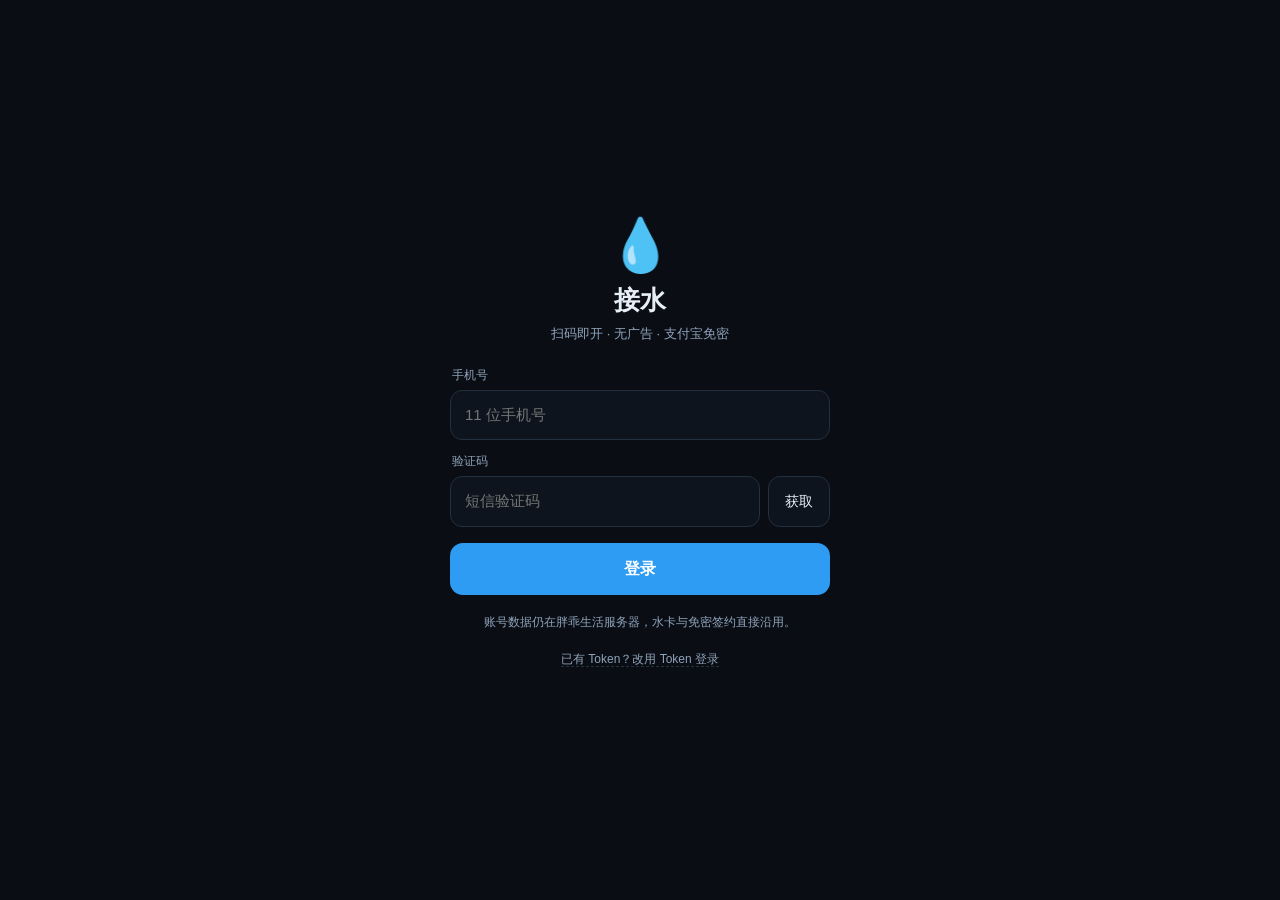
==== web/index.html @ dc8e5a73 "接水：极简饮水机客户端（Android APK + 网页版 PWA）" ====
<!doctype html>
<html lang="zh-CN">
<head>
<meta charset="utf-8" />
<meta name="viewport" content="width=device-width, initial-scale=1, viewport-fit=cover, user-scalable=no" />
<meta name="theme-color" content="#0a0e14" />
<meta name="apple-mobile-web-app-capable" content="yes" />
<meta name="mobile-web-app-capable" content="yes" />
<meta name="apple-mobile-web-app-status-bar-style" content="black-translucent" />
<!-- 安全策略：只允许本站脚本 + 官方接口；禁掉内联脚本与内联样式。
     token 防窃取的三条关键约束：
       script-src 'self'      —— 注入的 <script> / eval 都不执行，XSS 拿不到 token
       style-src 'self'       —— 已把内联样式全部抽成 class，这里留最小集，挡住用 CSS 选择器外泄
       connect-src 只列官方  —— 即使有代码被执行，也没法把 token POST 到别处
     注意这是 meta 版（兜底）：它不支持 frame-ancestors。真正生效的完整策略是
     Cloudflare Pages 的响应头版（见 tools/gen_headers.py 生成的 web/_headers）。 -->
<meta http-equiv="Content-Security-Policy" content="default-src 'none'; script-src 'self'; style-src 'self'; img-src 'self' data: blob:; media-src 'self' blob:; connect-src 'self' https://userapi.qiekj.com; font-src 'self' data:; manifest-src 'self'; worker-src 'self'; object-src 'none'; base-uri 'none'; form-action 'none'; frame-src 'none'; upgrade-insecure-requests" />
<meta name="referrer" content="no-referrer" />
<meta http-equiv="X-Content-Type-Options" content="nosniff" />
<title>接水</title>
<link rel="manifest" href="manifest.webmanifest" />
<link rel="icon" href="icon-192.png" />
<link rel="apple-touch-icon" href="icon-192.png" />
<link rel="stylesheet" href="style.css" />
</head>
<body>

<!-- ============ 启动/登录 ============ -->
<section id="gate" class="gate">
  <div class="gate-inner">
    <div class="logo">💧</div>
    <h1>接水</h1>
    <p class="sub">扫码即开 · 无广告 · 支付宝免密</p>

    <p id="gateMsg" class="gate-msg hidden"></p>

    <div id="tab-phone" class="tab-body">
      <label class="field">
        <span>手机号</span>
        <input id="phone" type="tel" inputmode="numeric" maxlength="11" placeholder="11 位手机号" autocomplete="tel" />
      </label>
      <label class="field">
        <span>验证码</span>
        <div class="row">
          <input id="code" type="tel" inputmode="numeric" maxlength="6" placeholder="短信验证码" />
          <button id="sendCode" class="ghost">获取</button>
        </div>
      </label>
      <button id="doLogin" class="primary">登录</button>
    </div>

    <p class="hint">账号数据仍在胖乖生活服务器，水卡与免密签约直接沿用。</p>
    <p class="hint tiny-adv"><a href="#" id="advToken">已有 Token？改用 Token 登录</a></p>

    <div id="tokenBox" class="hidden">
      <label class="field">
        <span>Token</span>
        <textarea id="tokenInput" rows="3" placeholder="粘贴从原 App 拿到的 token"></textarea>
      </label>
      <button id="useToken" class="ghost wide">使用此 Token</button>
    </div>
  </div>
</section>

<!-- ============ 主界面 ============ -->
<main id="app" class="app hidden">
  <header class="bar">
    <div class="bar-left">
      <span class="dot" id="netDot"></span>
      <strong>接水</strong>
    </div>
    <div class="bar-right">
      <span id="quotaBadge" class="badge hidden"></span>
      <button id="btnSettings" class="icon" aria-label="设置">⚙︎</button>
    </div>
  </header>

  <!-- 扫码区 -->
  <section id="home" class="screen">
    <button id="scanBtn" class="scan-orb">
      <svg viewBox="0 0 24 24" width="52" height="52" fill="none" stroke="currentColor" stroke-width="1.7" stroke-linecap="round">
        <path d="M4 8V6a2 2 0 0 1 2-2h2M16 4h2a2 2 0 0 1 2 2v2M20 16v2a2 2 0 0 1-2 2h-2M8 20H6a2 2 0 0 1-2-2v-2"/>
        <path d="M3 12h18"/>
      </svg>
      <span>扫码接水</span>
    </button>
    <p class="tiny">对准饮水机上的二维码，或手动输入设备号</p>

    <div class="tips">
      <div class="tip"><span class="t-ico">💳</span><div><b>支付宝免密</b><i>接完自动结算，无需扫码付款</i></div></div>
      <div class="tip"><span class="t-ico">🎟️</span><div><b>水卡自动生效</b><i>余额与优惠在云端，无需迁移</i></div></div>
      <div class="tip"><span class="t-ico">🚫</span><div><b>无广告无弹窗</b><i>打开即扫，只做接水这一件事</i></div></div>
    </div>

    <div class="quick">
      <div class="quick-head">
        <span>常用设备</span>
        <button id="btnRefreshDevices" class="link">从账号同步</button>
      </div>
      <div id="deviceList" class="device-list"><div class="empty">暂无记录</div></div>
    </div>
  </section>

  <!-- 设备详情 / 接水控制 -->
  <section id="device" class="screen hidden">
    <div class="card">
      <div class="card-head">
        <div>
          <h2 id="devName">设备</h2>
          <p id="devMeta" class="meta"></p>
        </div>
        <button id="btnCloseDevice" class="icon">&times;</button>
      </div>
      <div id="quotaLine" class="quota-line hidden"></div>
    </div>

    <div class="card center">
      <div id="stateRing" class="ring">
        <div class="ring-inner">
          <div id="stateTitle">准备就绪</div>
          <div id="stateSub" class="tiny">点击下方按钮开始接水</div>
        </div>
      </div>
      <div id="flowLine" class="flow hidden">
        <span>已接</span><b id="flowAmount">—</b>
      </div>
      <button id="actionBtn" class="primary big">开始接水</button>
      <p id="actionHint" class="tiny"></p>
    </div>
  </section>

  <!-- 结果 -->
  <section id="result" class="screen hidden">
    <div class="card center">
      <div class="ok">✓</div>
      <h2>接水完成</h2>
      <p id="resultMsg" class="meta"></p>
      <div id="resultRows" class="kv"></div>
      <button id="btnDone" class="primary">完成</button>
    </div>
  </section>
</main>

<!-- ============ 扫码覆盖层 ============ -->
<div id="scanner" class="scanner hidden">
  <video id="video" playsinline muted></video>
  <div class="scan-frame"><i></i><i></i><i></i><i></i></div>
  <div class="scanner-top">
    <button id="btnScannerClose" class="icon light">&times;</button>
    <span>把二维码放进框内</span>
    <button id="btnTorch" class="icon light">☀︎</button>
  </div>
  <div class="scanner-bottom">
    <button id="btnManual" class="ghost light">手动输入设备号</button>
  </div>
</div>

<!-- ============ 设置 ============ -->
<div id="settings" class="sheet hidden">
  <div class="sheet-inner">
    <h3>设置</h3>
    <div class="kv">
      <div><span>账号</span><b id="setPhone">—</b></div>
      <div><span>Token</span><b id="setToken">—</b></div>
    </div>
    <button id="btnShowToken" class="ghost wide">查看并复制完整 Token</button>
    <div id="tokenFullBox" class="hidden">
      <p class="tiny">整段复制下面这串即可，在另一台设备的登录页「已有 Token？」里粘贴就能直接登录。不要在公共电脑上开着这个框。</p>
      <textarea id="tokenFull" rows="3" readonly></textarea>
      <div class="row-2">
        <button id="btnCopyToken" class="ghost">复制</button>
        <button id="btnHideToken" class="ghost">收起</button>
      </div>
    </div>
    <label class="check">
      <input type="checkbox" id="remember" />
      <span>记住登录（本机会保存，公用设备请勿勾选）</span>
    </label>
    <label class="field">
      <span>支付方式</span>
      <select id="payTypeSel">
        <option value="15">支付宝免密（推荐）</option>
        <option value="">默认（由服务端决定）</option>
      </select>
    </label>
    <label class="check">
      <input type="checkbox" id="autoStart" />
      <span>进入首页后自动打开扫码</span>
    </label>
    <button id="btnLogout" class="danger">退出登录</button>
    <button id="btnCloseSettings" class="ghost">关闭</button>
    <p class="tiny">接口：userapi.qiekj.com · 非官方客户端，仅个人使用</p>
  </div>
</div>

<!-- ============ 手动输入 ============ -->
<div id="manual" class="sheet hidden">
  <div class="sheet-inner">
    <h3>输入设备号</h3>
    <label class="field">
      <span>二维码内容 / 设备编号</span>
      <textarea id="manualInput" rows="3" placeholder="扫描结果文本，或饮水机上的编号"></textarea>
    </label>
    <button id="btnManualOk" class="primary">确定</button>
    <button id="btnManualCancel" class="ghost">取消</button>
  </div>
</div>

<div id="toast" class="toast hidden"></div>

<script src="jsQR.js"></script>
<script src="app.js"></script>
</body>
</html>
---- web/style.css ----
:root{
  --bg:#0a0e14;
  --bg2:#111823;
  --card:#151d2a;
  --line:#22303f;
  --fg:#e8eef7;
  --fg2:#8fa3ba;
  --accent:#2f9cf4;
  --accent2:#1f7fd4;
  --ok:#2ecc8f;
  --warn:#f5a623;
  --err:#ff5d5d;
  --safe-b:env(safe-area-inset-bottom,0px);
  --safe-t:env(safe-area-inset-top,0px);
}
*{box-sizing:border-box;-webkit-tap-highlight-color:transparent}
html,body{height:100%}
body{
  margin:0;background:var(--bg);color:var(--fg);
  font:15px/1.5 -apple-system,BlinkMacSystemFont,"Segoe UI","PingFang SC","Microsoft YaHei",sans-serif;
  overscroll-behavior:none;
  -webkit-font-smoothing:antialiased;
  overflow-x:hidden;
}
.hidden{display:none!important}
button{font:inherit;color:inherit;border:0;background:none;cursor:pointer}
input,textarea,select{
  font:inherit;color:var(--fg);background:#0d141d;border:1px solid var(--line);
  border-radius:12px;padding:13px 14px;width:100%;outline:none;
}
input:focus,textarea:focus,select:focus{border-color:var(--accent)}
textarea{resize:none}
h1,h2,h3{margin:0;font-weight:650;letter-spacing:.2px}

/* ---------- 登录 ---------- */
.gate{min-height:100%;display:flex;align-items:center;justify-content:center;padding:24px}
.gate-inner{width:100%;max-width:380px;text-align:center}
.logo{font-size:52px;line-height:1}
.gate h1{margin:10px 0 4px;font-size:26px}
.sub{color:var(--fg2);margin:0 0 22px;font-size:13px}
.tabs{display:flex;gap:6px;background:#0d141d;border:1px solid var(--line);border-radius:12px;padding:4px;margin-bottom:16px}
.tab{flex:1;padding:9px;border-radius:9px;color:var(--fg2);font-size:14px}
.tab.active{background:var(--card);color:var(--fg)}
.tab-body{text-align:left}
#tokenBox{margin-top:12px;text-align:left}
.tiny-adv{margin-top:10px}
.tiny-adv a{color:var(--fg2);text-decoration:none;border-bottom:1px dashed var(--line)}
.ghost.wide{width:100%;padding:11px;margin-top:4px}
#tokenFullBox{margin-top:10px;margin-bottom:14px}
#tokenFullBox .tiny{margin:0 0 8px}
#tokenFull{width:100%;font-size:12px;line-height:1.5;color:var(--fg2);word-break:break-all}
.row-2{display:flex;gap:10px;margin-top:10px}
.row-2 .ghost{flex:1;width:auto;margin-top:0;padding:11px}
.gate-msg{
  margin:14px 0 20px;padding:10px 12px;border-radius:11px;
  background:rgba(255,93,93,.12);border:1px solid rgba(255,93,93,.35);
  color:#ff9a9a;font-size:13px;line-height:1.5;text-align:left;
}
.field{display:block;margin-bottom:12px}
.field>span{display:block;font-size:12px;color:var(--fg2);margin-bottom:6px;padding-left:2px}
.row{display:flex;gap:8px}
.row input{flex:1}
.primary{
  width:100%;padding:14px;border-radius:13px;background:var(--accent);color:#fff;
  font-weight:650;font-size:16px;margin-top:4px;
  transition:transform .12s,background .2s;
}
.primary:active{transform:scale(.985);background:var(--accent2)}
.primary.big{padding:17px;font-size:17px;border-radius:15px}
.primary[disabled]{opacity:.5}
.ghost{
  padding:0 16px;border-radius:12px;border:1px solid var(--line);
  background:#0d141d;color:var(--fg);font-size:14px;white-space:nowrap;
}
.ghost:disabled{opacity:.45}
.ghost.light{border-color:rgba(255,255,255,.35);background:rgba(0,0,0,.4);color:#fff}
.danger{width:100%;padding:13px;border-radius:12px;background:rgba(255,93,93,.12);color:var(--err);font-weight:600;margin-bottom:10px}
.icon{width:38px;height:38px;border-radius:10px;display:grid;place-items:center;font-size:20px;color:var(--fg2)}
.icon.light{color:#fff;background:rgba(0,0,0,.45)}
.hint{margin-top:18px;font-size:12px;color:var(--fg2);line-height:1.6}
.tiny{font-size:12px;color:var(--fg2);margin:6px 0 0}

/* ---------- 主界面 ---------- */
.app{min-height:100%;display:flex;flex-direction:column;padding:0 16px calc(20px + var(--safe-b))}
.bar{
  position:sticky;top:0;z-index:5;display:flex;align-items:center;justify-content:space-between;
  padding:calc(10px + var(--safe-t)) 0 10px;background:linear-gradient(var(--bg) 70%,transparent);
}
.bar-left{display:flex;align-items:center;gap:8px;font-size:16px}
.bar-right{display:flex;align-items:center;gap:8px}
.dot{width:7px;height:7px;border-radius:50%;background:var(--ok)}
.dot.off{background:var(--err)}
.badge{font-size:11px;padding:4px 9px;border-radius:20px;background:rgba(47,156,244,.15);color:#7cc4ff;border:1px solid rgba(47,156,244,.3)}
.screen{flex:1;display:flex;flex-direction:column;gap:14px}

.scan-orb{
  margin:26px auto 0;width:200px;height:200px;border-radius:50%;
  display:flex;flex-direction:column;align-items:center;justify-content:center;gap:10px;
  color:#fff;background:radial-gradient(circle at 50% 35%,#2f9cf4,#155f9e 70%);
  box-shadow:0 0 0 1px rgba(47,156,244,.4),0 18px 50px -12px rgba(47,156,244,.7);
  transition:transform .15s;
}
.scan-orb:active{transform:scale(.97)}
.scan-orb span{font-size:15px;font-weight:650;letter-spacing:.5px}
.tiny{text-align:center}

.tips{display:flex;flex-direction:column;gap:9px;margin-top:22px}
.tip{display:flex;align-items:center;gap:12px;padding:12px 14px;background:var(--card);border:1px solid var(--line);border-radius:14px}
.tip .t-ico{width:34px;height:34px;border-radius:10px;background:#0f1722;display:grid;place-items:center;font-size:17px;flex:none}
.tip b{display:block;font-size:13.5px;font-weight:600}
.tip i{display:block;font-style:normal;font-size:12px;color:var(--fg2);margin-top:2px}
.quick{margin-top:auto;padding-top:20px}
.quick-head{display:flex;justify-content:space-between;align-items:center;color:var(--fg2);font-size:13px;margin-bottom:8px}
.link{color:var(--accent);font-size:13px}
.device-list{display:flex;flex-direction:column;gap:8px}
.device{display:flex;align-items:center;gap:12px;padding:13px 14px;background:var(--card);border:1px solid var(--line);border-radius:14px;text-align:left;width:100%}
.device:active{background:#1a2434}
.device .d-ico{width:34px;height:34px;border-radius:10px;background:rgba(47,156,244,.12);display:grid;place-items:center;font-size:17px}
.device .d-main{flex:1;min-width:0}
.device .d-name{font-size:14px;font-weight:600;white-space:nowrap;overflow:hidden;text-overflow:ellipsis}
.device .d-sub{font-size:12px;color:var(--fg2);white-space:nowrap;overflow:hidden;text-overflow:ellipsis}
.empty{padding:22px;text-align:center;color:var(--fg2);font-size:13px;background:var(--card);border:1px dashed var(--line);border-radius:14px}

.card{background:var(--card);border:1px solid var(--line);border-radius:18px;padding:16px}
.card.center{text-align:center;display:flex;flex-direction:column;align-items:center;gap:12px}
.card-head{display:flex;justify-content:space-between;align-items:flex-start;gap:10px}
.card-head h2{font-size:17px}
.meta{color:var(--fg2);font-size:12px;margin:4px 0 0}
/* 结算异常（订单没建出来 / 支付未确认）时的提示，用警示色，不能和正常"已结算"长一样 */
.meta.warn{color:#ffb454;font-size:12.5px;line-height:1.5}
.quota-line{margin-top:12px;padding:10px 12px;border-radius:11px;background:rgba(46,204,143,.1);color:#6fe0b0;font-size:13px;border:1px solid rgba(46,204,143,.22)}
/* 单位（元/L 等）。原来写成行内 style，CSP 收紧后行内样式会被拦，改成 class */

.ring{
  width:190px;height:190px;border-radius:50%;display:grid;place-items:center;
  /* 角度用自定义属性传：CSP 的 style-src 'self' 会拦掉 el.style.background=...，
     但 CSSOM 的 setProperty('--deg', ...) 不属于内联样式声明，不受该策略限制。 */
  --deg:0deg;
  background:conic-gradient(var(--accent) var(--deg),rgba(47,156,244,.13) var(--deg));
  transition:background .3s;
}
.ring-inner{width:158px;height:158px;border-radius:50%;background:var(--card);display:flex;flex-direction:column;align-items:center;justify-content:center;gap:6px;padding:12px}
#stateTitle{font-size:17px;font-weight:650}
.flow{display:flex;gap:8px;align-items:baseline;font-size:13px;color:var(--fg2)}
.flow b{color:#7cc4ff;font-size:19px}
.kv{width:100%;display:flex;flex-direction:column;gap:9px;margin:12px 0}
.kv>div{display:flex;justify-content:space-between;gap:12px;font-size:13px}
.kv span{color:var(--fg2)}
.kv b{font-weight:600;word-break:break-all;text-align:right}
.ok{width:62px;height:62px;border-radius:50%;background:rgba(46,204,143,.15);color:var(--ok);display:grid;place-items:center;font-size:30px}

/* ---------- 扫码 ---------- */
.scanner{position:fixed;inset:0;background:#000;z-index:50}
/* 取景窗做成一个正方形，和扫描框完全重合 —— 框里看到的就是程序解的那块像素。
   不用全屏 video，是因为摄像头流的方向和屏幕经常对不上：
   手机竖屏拿，安卓给过来的往往是一路 1280x720 的横向流，
   铺满全屏用 cover 会横向裁掉 74%（看起来"相机自己放大了 3.8 倍"），
   用 contain 又只能显示屏幕中间一条 219px 高的细带，同样难对准。
   做成正方形窗后，裁切量固定在 1.78 倍，且裁掉的部分被框线明确标了出来。 */
.scanner video{position:absolute;left:50%;top:50%;transform:translate(-50%,-50%);
  width:var(--scan-side,min(78vw,330px));height:var(--scan-side,min(78vw,330px));
  object-fit:cover;background:#000;border-radius:20px}
.scan-frame{position:absolute;top:50%;left:50%;transform:translate(-50%,-50%);
  width:var(--scan-side,min(78vw,330px));height:var(--scan-side,min(78vw,330px));
  border-radius:20px;box-shadow:0 0 0 100vmax rgba(0,0,0,.6)}
.scan-frame i{position:absolute;width:26px;height:26px;border:3px solid #fff;border-radius:4px}
.scan-frame i:nth-child(1){top:-2px;left:-2px;border-right:0;border-bottom:0}
.scan-frame i:nth-child(2){top:-2px;right:-2px;border-left:0;border-bottom:0}
.scan-frame i:nth-child(3){bottom:-2px;left:-2px;border-right:0;border-top:0}
.scan-frame i:nth-child(4){bottom:-2px;right:-2px;border-left:0;border-top:0}
.scanner-top{position:absolute;top:calc(12px + var(--safe-t));left:0;right:0;display:flex;align-items:center;justify-content:space-between;padding:0 14px;color:#fff;font-size:14px}
.scanner-bottom{position:absolute;bottom:calc(28px + var(--safe-b));left:0;right:0;display:flex;justify-content:center}

/* ---------- 弹层 ---------- */
.sheet{position:fixed;inset:0;background:rgba(0,0,0,.6);z-index:60;display:flex;align-items:flex-end}
.sheet-inner{width:100%;background:var(--bg2);border-radius:22px 22px 0 0;padding:20px 18px calc(20px + var(--safe-b));max-height:88vh;overflow:auto}
.sheet-inner h3{margin-bottom:14px;font-size:17px}
.sheet-inner .ghost,.sheet-inner .primary{width:100%;padding:13px;margin-top:10px;text-align:center}
.sheet-inner .primary{margin-top:4px}
.check{display:flex;align-items:center;gap:10px;padding:12px 0;font-size:14px;color:var(--fg)}
.check input{width:auto;transform:scale(1.15);accent-color:var(--accent)}

.toast{
  position:fixed;left:50%;bottom:calc(38px + var(--safe-b));transform:translateX(-50%);
  background:rgba(30,42,58,.96);color:#fff;padding:11px 18px;border-radius:12px;
  font-size:13px;max-width:86vw;text-align:center;z-index:80;border:1px solid var(--line);
  animation:tin .18s ease;
}
@keyframes tin{from{opacity:0;transform:translate(-50%,8px)}}
.toast.err{background:rgba(90,28,28,.96);border-color:rgba(255,93,93,.4)}
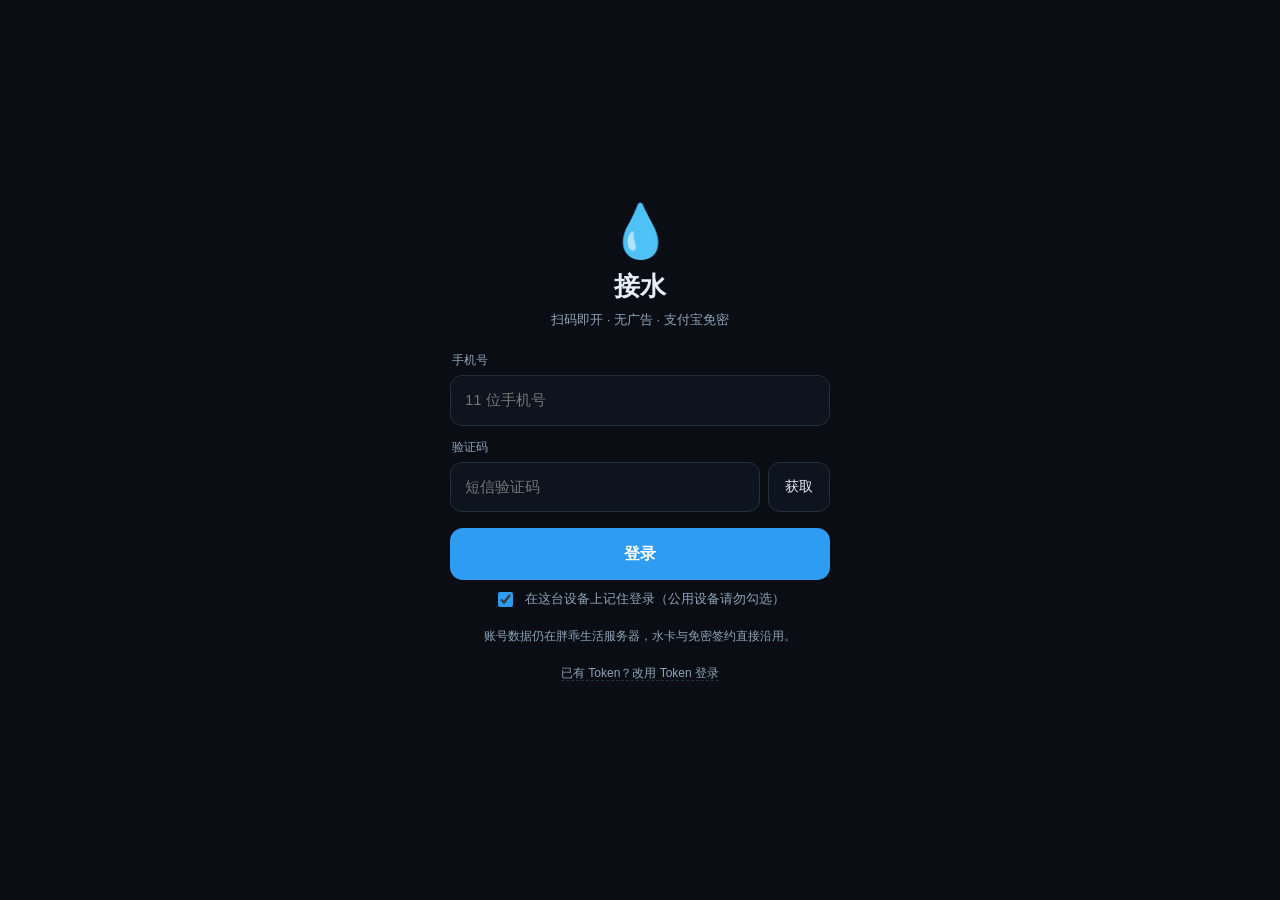
==== commit 9836063d: "首页小票余额 + 登录页记住登录（双端）" ====
--- a/web/index.html
+++ b/web/index.html
@@ -1,214 +1,219 @@
-<!doctype html>
-<html lang="zh-CN">
-<head>
-<meta charset="utf-8" />
-<meta name="viewport" content="width=device-width, initial-scale=1, viewport-fit=cover, user-scalable=no" />
-<meta name="theme-color" content="#0a0e14" />
-<meta name="apple-mobile-web-app-capable" content="yes" />
-<meta name="mobile-web-app-capable" content="yes" />
-<meta name="apple-mobile-web-app-status-bar-style" content="black-translucent" />
-<!-- 安全策略：只允许本站脚本 + 官方接口；禁掉内联脚本与内联样式。
-     token 防窃取的三条关键约束：
-       script-src 'self'      —— 注入的 <script> / eval 都不执行，XSS 拿不到 token
-       style-src 'self'       —— 已把内联样式全部抽成 class，这里留最小集，挡住用 CSS 选择器外泄
-       connect-src 只列官方  —— 即使有代码被执行，也没法把 token POST 到别处
-     注意这是 meta 版（兜底）：它不支持 frame-ancestors。真正生效的完整策略是
-     Cloudflare Pages 的响应头版（见 tools/gen_headers.py 生成的 web/_headers）。 -->
-<meta http-equiv="Content-Security-Policy" content="default-src 'none'; script-src 'self'; style-src 'self'; img-src 'self' data: blob:; media-src 'self' blob:; connect-src 'self' https://userapi.qiekj.com; font-src 'self' data:; manifest-src 'self'; worker-src 'self'; object-src 'none'; base-uri 'none'; form-action 'none'; frame-src 'none'; upgrade-insecure-requests" />
-<meta name="referrer" content="no-referrer" />
-<meta http-equiv="X-Content-Type-Options" content="nosniff" />
-<title>接水</title>
-<link rel="manifest" href="manifest.webmanifest" />
-<link rel="icon" href="icon-192.png" />
-<link rel="apple-touch-icon" href="icon-192.png" />
-<link rel="stylesheet" href="style.css" />
-</head>
-<body>
-
-<!-- ============ 启动/登录 ============ -->
-<section id="gate" class="gate">
-  <div class="gate-inner">
-    <div class="logo">💧</div>
-    <h1>接水</h1>
-    <p class="sub">扫码即开 · 无广告 · 支付宝免密</p>
-
-    <p id="gateMsg" class="gate-msg hidden"></p>
-
-    <div id="tab-phone" class="tab-body">
-      <label class="field">
-        <span>手机号</span>
-        <input id="phone" type="tel" inputmode="numeric" maxlength="11" placeholder="11 位手机号" autocomplete="tel" />
-      </label>
-      <label class="field">
-        <span>验证码</span>
-        <div class="row">
-          <input id="code" type="tel" inputmode="numeric" maxlength="6" placeholder="短信验证码" />
-          <button id="sendCode" class="ghost">获取</button>
-        </div>
-      </label>
-      <button id="doLogin" class="primary">登录</button>
-    </div>
-
-    <p class="hint">账号数据仍在胖乖生活服务器，水卡与免密签约直接沿用。</p>
-    <p class="hint tiny-adv"><a href="#" id="advToken">已有 Token？改用 Token 登录</a></p>
-
-    <div id="tokenBox" class="hidden">
-      <label class="field">
-        <span>Token</span>
-        <textarea id="tokenInput" rows="3" placeholder="粘贴从原 App 拿到的 token"></textarea>
-      </label>
-      <button id="useToken" class="ghost wide">使用此 Token</button>
-    </div>
-  </div>
-</section>
-
-<!-- ============ 主界面 ============ -->
-<main id="app" class="app hidden">
-  <header class="bar">
-    <div class="bar-left">
-      <span class="dot" id="netDot"></span>
-      <strong>接水</strong>
-    </div>
-    <div class="bar-right">
-      <span id="quotaBadge" class="badge hidden"></span>
-      <button id="btnSettings" class="icon" aria-label="设置">⚙︎</button>
-    </div>
-  </header>
-
-  <!-- 扫码区 -->
-  <section id="home" class="screen">
-    <button id="scanBtn" class="scan-orb">
-      <svg viewBox="0 0 24 24" width="52" height="52" fill="none" stroke="currentColor" stroke-width="1.7" stroke-linecap="round">
-        <path d="M4 8V6a2 2 0 0 1 2-2h2M16 4h2a2 2 0 0 1 2 2v2M20 16v2a2 2 0 0 1-2 2h-2M8 20H6a2 2 0 0 1-2-2v-2"/>
-        <path d="M3 12h18"/>
-      </svg>
-      <span>扫码接水</span>
-    </button>
-    <p class="tiny">对准饮水机上的二维码，或手动输入设备号</p>
-
-    <div class="tips">
-      <div class="tip"><span class="t-ico">💳</span><div><b>支付宝免密</b><i>接完自动结算，无需扫码付款</i></div></div>
-      <div class="tip"><span class="t-ico">🎟️</span><div><b>水卡自动生效</b><i>余额与优惠在云端，无需迁移</i></div></div>
-      <div class="tip"><span class="t-ico">🚫</span><div><b>无广告无弹窗</b><i>打开即扫，只做接水这一件事</i></div></div>
-    </div>
-
-    <div class="quick">
-      <div class="quick-head">
-        <span>常用设备</span>
-        <button id="btnRefreshDevices" class="link">从账号同步</button>
-      </div>
-      <div id="deviceList" class="device-list"><div class="empty">暂无记录</div></div>
-    </div>
-  </section>
-
-  <!-- 设备详情 / 接水控制 -->
-  <section id="device" class="screen hidden">
-    <div class="card">
-      <div class="card-head">
-        <div>
-          <h2 id="devName">设备</h2>
-          <p id="devMeta" class="meta"></p>
-        </div>
-        <button id="btnCloseDevice" class="icon">&times;</button>
-      </div>
-      <div id="quotaLine" class="quota-line hidden"></div>
-    </div>
-
-    <div class="card center">
-      <div id="stateRing" class="ring">
-        <div class="ring-inner">
-          <div id="stateTitle">准备就绪</div>
-          <div id="stateSub" class="tiny">点击下方按钮开始接水</div>
-        </div>
-      </div>
-      <div id="flowLine" class="flow hidden">
-        <span>已接</span><b id="flowAmount">—</b>
-      </div>
-      <button id="actionBtn" class="primary big">开始接水</button>
-      <p id="actionHint" class="tiny"></p>
-    </div>
-  </section>
-
-  <!-- 结果 -->
-  <section id="result" class="screen hidden">
-    <div class="card center">
-      <div class="ok">✓</div>
-      <h2>接水完成</h2>
-      <p id="resultMsg" class="meta"></p>
-      <div id="resultRows" class="kv"></div>
-      <button id="btnDone" class="primary">完成</button>
-    </div>
-  </section>
-</main>
-
-<!-- ============ 扫码覆盖层 ============ -->
-<div id="scanner" class="scanner hidden">
-  <video id="video" playsinline muted></video>
-  <div class="scan-frame"><i></i><i></i><i></i><i></i></div>
-  <div class="scanner-top">
-    <button id="btnScannerClose" class="icon light">&times;</button>
-    <span>把二维码放进框内</span>
-    <button id="btnTorch" class="icon light">☀︎</button>
-  </div>
-  <div class="scanner-bottom">
-    <button id="btnManual" class="ghost light">手动输入设备号</button>
-  </div>
-</div>
-
-<!-- ============ 设置 ============ -->
-<div id="settings" class="sheet hidden">
-  <div class="sheet-inner">
-    <h3>设置</h3>
-    <div class="kv">
-      <div><span>账号</span><b id="setPhone">—</b></div>
-      <div><span>Token</span><b id="setToken">—</b></div>
-    </div>
-    <button id="btnShowToken" class="ghost wide">查看并复制完整 Token</button>
-    <div id="tokenFullBox" class="hidden">
-      <p class="tiny">整段复制下面这串即可，在另一台设备的登录页「已有 Token？」里粘贴就能直接登录。不要在公共电脑上开着这个框。</p>
-      <textarea id="tokenFull" rows="3" readonly></textarea>
-      <div class="row-2">
-        <button id="btnCopyToken" class="ghost">复制</button>
-        <button id="btnHideToken" class="ghost">收起</button>
-      </div>
-    </div>
-    <label class="check">
-      <input type="checkbox" id="remember" />
-      <span>记住登录（本机会保存，公用设备请勿勾选）</span>
-    </label>
-    <label class="field">
-      <span>支付方式</span>
-      <select id="payTypeSel">
-        <option value="15">支付宝免密（推荐）</option>
-        <option value="">默认（由服务端决定）</option>
-      </select>
-    </label>
-    <label class="check">
-      <input type="checkbox" id="autoStart" />
-      <span>进入首页后自动打开扫码</span>
-    </label>
-    <button id="btnLogout" class="danger">退出登录</button>
-    <button id="btnCloseSettings" class="ghost">关闭</button>
-    <p class="tiny">接口：userapi.qiekj.com · 非官方客户端，仅个人使用</p>
-  </div>
-</div>
-
-<!-- ============ 手动输入 ============ -->
-<div id="manual" class="sheet hidden">
-  <div class="sheet-inner">
-    <h3>输入设备号</h3>
-    <label class="field">
-      <span>二维码内容 / 设备编号</span>
-      <textarea id="manualInput" rows="3" placeholder="扫描结果文本，或饮水机上的编号"></textarea>
-    </label>
-    <button id="btnManualOk" class="primary">确定</button>
-    <button id="btnManualCancel" class="ghost">取消</button>
-  </div>
-</div>
-
-<div id="toast" class="toast hidden"></div>
-
-<script src="jsQR.js"></script>
-<script src="app.js"></script>
-</body>
-</html>
+<!doctype html>
+<html lang="zh-CN">
+<head>
+<meta charset="utf-8" />
+<meta name="viewport" content="width=device-width, initial-scale=1, viewport-fit=cover, user-scalable=no" />
+<meta name="theme-color" content="#0a0e14" />
+<meta name="apple-mobile-web-app-capable" content="yes" />
+<meta name="mobile-web-app-capable" content="yes" />
+<meta name="apple-mobile-web-app-status-bar-style" content="black-translucent" />
+<!-- 安全策略：只允许本站脚本 + 官方接口；禁掉内联脚本与内联样式。
+     token 防窃取的三条关键约束：
+       script-src 'self'      —— 注入的 <script> / eval 都不执行，XSS 拿不到 token
+       style-src 'self'       —— 已把内联样式全部抽成 class，这里留最小集，挡住用 CSS 选择器外泄
+       connect-src 只列官方  —— 即使有代码被执行，也没法把 token POST 到别处
+     注意这是 meta 版（兜底）：它不支持 frame-ancestors。真正生效的完整策略是
+     Cloudflare Pages 的响应头版（见 tools/gen_headers.py 生成的 web/_headers）。 -->
+<meta http-equiv="Content-Security-Policy" content="default-src 'none'; script-src 'self'; style-src 'self'; img-src 'self' data: blob:; media-src 'self' blob:; connect-src 'self' https://userapi.qiekj.com; font-src 'self' data:; manifest-src 'self'; worker-src 'self'; object-src 'none'; base-uri 'none'; form-action 'none'; frame-src 'none'; upgrade-insecure-requests" />
+<meta name="referrer" content="no-referrer" />
+<meta http-equiv="X-Content-Type-Options" content="nosniff" />
+<title>接水</title>
+<link rel="manifest" href="manifest.webmanifest" />
+<link rel="icon" href="icon-192.png" />
+<link rel="apple-touch-icon" href="icon-192.png" />
+<link rel="stylesheet" href="style.css" />
+</head>
+<body>
+
+<!-- ============ 启动/登录 ============ -->
+<section id="gate" class="gate">
+  <div class="gate-inner">
+    <div class="logo">💧</div>
+    <h1>接水</h1>
+    <p class="sub">扫码即开 · 无广告 · 支付宝免密</p>
+
+    <p id="gateMsg" class="gate-msg hidden"></p>
+
+    <div id="tab-phone" class="tab-body">
+      <label class="field">
+        <span>手机号</span>
+        <input id="phone" type="tel" inputmode="numeric" maxlength="11" placeholder="11 位手机号" autocomplete="tel" />
+      </label>
+      <label class="field">
+        <span>验证码</span>
+        <div class="row">
+          <input id="code" type="tel" inputmode="numeric" maxlength="6" placeholder="短信验证码" />
+          <button id="sendCode" class="ghost">获取</button>
+        </div>
+      </label>
+      <button id="doLogin" class="primary">登录</button>
+      <label class="check">
+        <input type="checkbox" id="rememberGate" />
+        <span>在这台设备上记住登录（公用设备请勿勾选）</span>
+      </label>
+    </div>
+
+    <p class="hint">账号数据仍在胖乖生活服务器，水卡与免密签约直接沿用。</p>
+    <p class="hint tiny-adv"><a href="#" id="advToken">已有 Token？改用 Token 登录</a></p>
+
+    <div id="tokenBox" class="hidden">
+      <label class="field">
+        <span>Token</span>
+        <textarea id="tokenInput" rows="3" placeholder="粘贴从原 App 拿到的 token"></textarea>
+      </label>
+      <button id="useToken" class="ghost wide">使用此 Token</button>
+    </div>
+  </div>
+</section>
+
+<!-- ============ 主界面 ============ -->
+<main id="app" class="app hidden">
+  <header class="bar">
+    <div class="bar-left">
+      <span class="dot" id="netDot"></span>
+      <strong>接水</strong>
+    </div>
+    <div class="bar-right">
+      <span id="quotaBadge" class="badge hidden"></span>
+      <button id="btnSettings" class="icon" aria-label="设置">⚙︎</button>
+    </div>
+  </header>
+
+  <!-- 扫码区 -->
+  <section id="home" class="screen">
+    <button id="scanBtn" class="scan-orb">
+      <svg viewBox="0 0 24 24" width="52" height="52" fill="none" stroke="currentColor" stroke-width="1.7" stroke-linecap="round">
+        <path d="M4 8V6a2 2 0 0 1 2-2h2M16 4h2a2 2 0 0 1 2 2v2M20 16v2a2 2 0 0 1-2 2h-2M8 20H6a2 2 0 0 1-2-2v-2"/>
+        <path d="M3 12h18"/>
+      </svg>
+      <span>扫码接水</span>
+    </button>
+    <p class="tiny">对准饮水机上的二维码，或手动输入设备号</p>
+
+    <div class="tips">
+      <div class="tip"><span class="t-ico">💳</span><div><b>支付宝免密</b><i>接完自动结算，无需扫码付款</i></div></div>
+      <div class="tip"><span class="t-ico">🎟️</span><div><b>水卡自动生效</b><i>余额与优惠在云端，无需迁移</i></div></div>
+      <div class="tip"><span class="t-ico">🚫</span><div><b>无广告无弹窗</b><i>打开即扫，只做接水这一件事</i></div></div>
+    </div>
+
+    <div class="quick">
+      <div class="quick-head">
+        <span>常用设备</span>
+        <button id="btnRefreshDevices" class="link">从账号同步</button>
+      </div>
+      <div id="deviceList" class="device-list"><div class="empty">暂无记录</div></div>
+    </div>
+  </section>
+
+  <!-- 设备详情 / 接水控制 -->
+  <section id="device" class="screen hidden">
+    <div class="card">
+      <div class="card-head">
+        <div>
+          <h2 id="devName">设备</h2>
+          <p id="devMeta" class="meta"></p>
+        </div>
+        <button id="btnCloseDevice" class="icon">&times;</button>
+      </div>
+      <div id="quotaLine" class="quota-line hidden"></div>
+    </div>
+
+    <div class="card center">
+      <div id="stateRing" class="ring">
+        <div class="ring-inner">
+          <div id="stateTitle">准备就绪</div>
+          <div id="stateSub" class="tiny">点击下方按钮开始接水</div>
+        </div>
+      </div>
+      <div id="flowLine" class="flow hidden">
+        <span>已接</span><b id="flowAmount">—</b>
+      </div>
+      <button id="actionBtn" class="primary big">开始接水</button>
+      <p id="actionHint" class="tiny"></p>
+    </div>
+  </section>
+
+  <!-- 结果 -->
+  <section id="result" class="screen hidden">
+    <div class="card center">
+      <div class="ok">✓</div>
+      <h2>接水完成</h2>
+      <p id="resultMsg" class="meta"></p>
+      <div id="resultRows" class="kv"></div>
+      <button id="btnDone" class="primary">完成</button>
+    </div>
+  </section>
+</main>
+
+<!-- ============ 扫码覆盖层 ============ -->
+<div id="scanner" class="scanner hidden">
+  <video id="bgvideo" class="bg" playsinline muted autoplay></video>
+  <video id="video" playsinline muted></video>
+  <div class="scan-frame"><i></i><i></i><i></i><i></i></div>
+  <div class="scanner-top">
+    <button id="btnScannerClose" class="icon light">&times;</button>
+    <span id="scanHint">把二维码对准取景框</span>
+    <button id="btnTorch" class="icon light">☀︎</button>
+  </div>
+  <div class="scanner-bottom">
+    <button id="btnManual" class="ghost light">手动输入设备号</button>
+  </div>
+</div>
+
+<!-- ============ 设置 ============ -->
+<div id="settings" class="sheet hidden">
+  <div class="sheet-inner">
+    <h3>设置</h3>
+    <div class="kv">
+      <div><span>账号</span><b id="setPhone">—</b></div>
+      <div><span>Token</span><b id="setToken">—</b></div>
+    </div>
+    <button id="btnShowToken" class="ghost wide">查看并复制完整 Token</button>
+    <div id="tokenFullBox" class="hidden">
+      <p class="tiny">整段复制下面这串即可，在另一台设备的登录页「已有 Token？」里粘贴就能直接登录。不要在公共电脑上开着这个框。</p>
+      <textarea id="tokenFull" rows="3" readonly></textarea>
+      <div class="row-2">
+        <button id="btnCopyToken" class="ghost">复制</button>
+        <button id="btnHideToken" class="ghost">收起</button>
+      </div>
+    </div>
+    <label class="check">
+      <input type="checkbox" id="remember" />
+      <span>记住登录（本机会保存，公用设备请勿勾选）</span>
+    </label>
+    <label class="field">
+      <span>支付方式</span>
+      <select id="payTypeSel">
+        <option value="15">支付宝免密（推荐）</option>
+        <option value="">默认（由服务端决定）</option>
+      </select>
+    </label>
+    <label class="check">
+      <input type="checkbox" id="autoStart" />
+      <span>进入首页后自动打开扫码</span>
+    </label>
+    <button id="btnLogout" class="danger">退出登录</button>
+    <button id="btnCloseSettings" class="ghost">关闭</button>
+    <p class="tiny">接口：userapi.qiekj.com · 非官方客户端，仅个人使用</p>
+  </div>
+</div>
+
+<!-- ============ 手动输入 ============ -->
+<div id="manual" class="sheet hidden">
+  <div class="sheet-inner">
+    <h3>输入设备号</h3>
+    <label class="field">
+      <span>二维码内容 / 设备编号</span>
+      <textarea id="manualInput" rows="3" placeholder="扫描结果文本，或饮水机上的编号"></textarea>
+    </label>
+    <button id="btnManualOk" class="primary">确定</button>
+    <button id="btnManualCancel" class="ghost">取消</button>
+  </div>
+</div>
+
+<div id="toast" class="toast hidden"></div>
+
+<script src="jsQR.js"></script>
+<script src="app.js"></script>
+</body>
+</html>
--- a/web/style.css
+++ b/web/style.css
@@ -150,19 +150,31 @@
 .ok{width:62px;height:62px;border-radius:50%;background:rgba(46,204,143,.15);color:var(--ok);display:grid;place-items:center;font-size:30px}
 
 /* ---------- 扫码 ---------- */
-.scanner{position:fixed;inset:0;background:#000;z-index:50}
-/* 取景窗做成一个正方形，和扫描框完全重合 —— 框里看到的就是程序解的那块像素。
-   不用全屏 video，是因为摄像头流的方向和屏幕经常对不上：
-   手机竖屏拿，安卓给过来的往往是一路 1280x720 的横向流，
-   铺满全屏用 cover 会横向裁掉 74%（看起来"相机自己放大了 3.8 倍"），
-   用 contain 又只能显示屏幕中间一条 219px 高的细带，同样难对准。
-   做成正方形窗后，裁切量固定在 1.78 倍，且裁掉的部分被框线明确标了出来。 */
-.scanner video{position:absolute;left:50%;top:50%;transform:translate(-50%,-50%);
-  width:var(--scan-side,min(78vw,330px));height:var(--scan-side,min(78vw,330px));
-  object-fit:cover;background:#000;border-radius:20px}
-.scan-frame{position:absolute;top:50%;left:50%;transform:translate(-50%,-50%);
-  width:var(--scan-side,min(78vw,330px));height:var(--scan-side,min(78vw,330px));
-  border-radius:20px;box-shadow:0 0 0 100vmax rgba(0,0,0,.6)}
+.scanner{position:fixed;inset:0;background:#000;z-index:50;overflow:hidden;
+  display:flex;align-items:center;justify-content:center}
+
+/* 预览：**整幅画面完整可见，一像素都不裁、不放大**。
+   这里走过不少弯路，记下来免得再犯：
+
+   1) 最早用 cover + 16:9 的流。竖屏 9:19.5 的容器里，cover 横向只露出约 26%，
+      等效放大 3.85 倍 —— 用户的第一反应是"相机自己放大了，我得往后退"，
+      越退码越小，越扫不上。这是"扫不上"最主要的人为原因。
+   2) 后来把 video 缩成一个正方形小方块。确实不裁了，但框外全黑，
+      看着像相机坏了，而且能看到的范围只剩中间一小块。
+   3) 现在是"按流的原始比例整幅显示"：整幅画面完整可见，既不裁也不压。
+      你看到的就是相机拍到的全部，不存在"看到的只是局部"。
+
+   配合 app.js 的解码策略：解的也是**整幅**，所以看得见的任何一个像素都在识别范围内。 */
+.scanner video{position:absolute;inset:0;width:100%;height:100%;
+  object-fit:contain;background:transparent;z-index:1}
+/* 垫底的模糊背景：同一路流，铺满屏幕 + 模糊 + 压暗。
+   纯粹是观感，让留白不是死黑，也不参与任何识别。 */
+.scanner .bg{position:absolute;inset:0;width:100%;height:100%;object-fit:cover;
+  filter:blur(28px) saturate(.7) brightness(.38);transform:scale(1.12);z-index:0}
+/* 取景框是**叠在视频画面上**的准星，位置和大小由 layoutScanFrame() 按视频实际屏幕矩形算出来，
+   保证它一定完全落在画面里，不会像上一版那样"框比画面还高"。 */
+.scan-frame{position:absolute;z-index:2;border-radius:16px;
+  box-shadow:inset 0 0 0 1px rgba(255,255,255,.45)}
 .scan-frame i{position:absolute;width:26px;height:26px;border:3px solid #fff;border-radius:4px}
 .scan-frame i:nth-child(1){top:-2px;left:-2px;border-right:0;border-bottom:0}
 .scan-frame i:nth-child(2){top:-2px;right:-2px;border-left:0;border-bottom:0}
@@ -179,6 +191,8 @@
 .sheet-inner .primary{margin-top:4px}
 .check{display:flex;align-items:center;gap:10px;padding:12px 0;font-size:14px;color:var(--fg)}
 .check input{width:auto;transform:scale(1.15);accent-color:var(--accent)}
+/* 登录页那个「记住登录」：比设置页的小一号，不抢登录按钮的注意力 */
+.gate .check{padding:10px 0 0;font-size:12.5px;color:var(--fg2);text-align:left;justify-content:center}
 
 .toast{
   position:fixed;left:50%;bottom:calc(38px + var(--safe-b));transform:translateX(-50%);
